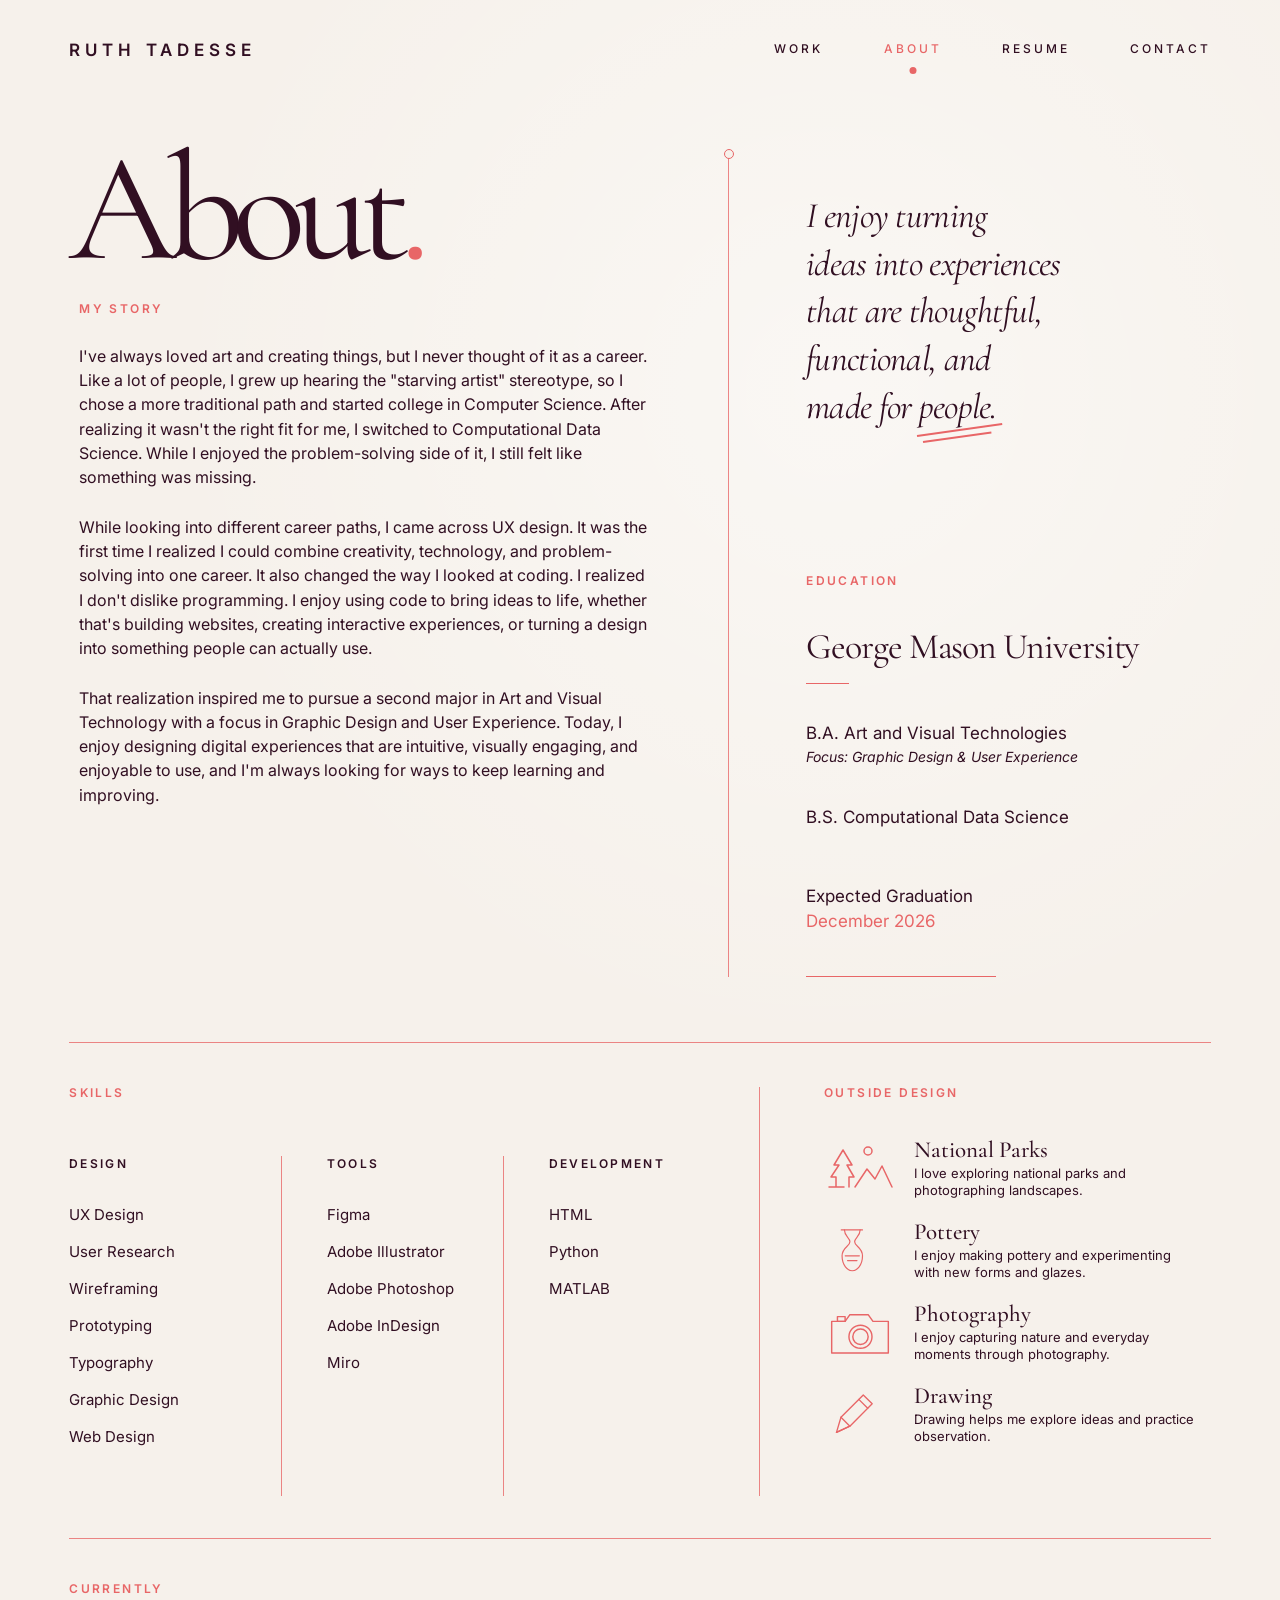
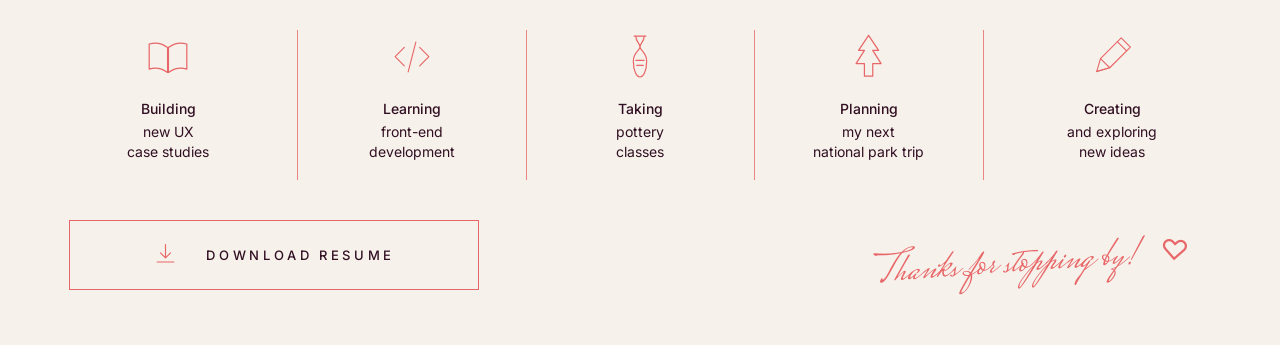
==== about.html @ 2f2b2659 "Initial portfolio upload" ====
<!DOCTYPE html>
<html lang="en">
<head>
  <meta charset="UTF-8">

  <meta
    name="viewport"
    content="width=device-width, initial-scale=1.0"
  >

  <meta
    name="description"
    content="About Ruth Tadesse, a UX and visual designer combining creativity, technology, and thoughtful problem-solving."
  >

  <title>About | Ruth Tadesse</title>

  <link rel="preconnect" href="https://fonts.googleapis.com">
  <link rel="preconnect" href="https://fonts.gstatic.com" crossorigin>

  <link
    href="https://fonts.googleapis.com/css2?family=Cormorant+Garamond:ital,wght@0,400;0,500;1,400;1,500&family=Inter:wght@400;500;600&family=Mrs+Saint+Delafield&display=swap"
    rel="stylesheet"
  >

  <link rel="stylesheet" href="about.css">
</head>

<body>
  <header class="site-header">
    <a href="index.html" class="brand">
      Ruth Tadesse
    </a>

    <button
      class="menu-button"
      type="button"
      aria-label="Open navigation menu"
      aria-expanded="false"
      aria-controls="main-navigation"
    >
      <span></span>
      <span></span>
    </button>

    <nav class="site-nav" id="main-navigation">
      <a href="index.html#work">Work</a>

      <a href="about.html" class="active">
        About
      </a>

      <a href="resume.pdf" target="_blank">
        Resume
      </a>

      <a href="index.html#contact">
        Contact
      </a>
    </nav>
  </header>

  <main>
    <!-- TOP ABOUT SECTION -->
    <section class="about-hero">
      <div class="about-story-column">
        <h1 class="page-title">
          About<span>.</span>
        </h1>

        <div class="story-content">
          <p class="eyebrow">My Story</p>

          <div class="story-copy">
            <p>
              I've always loved art and creating things, but I never
              thought of it as a career. Like a lot of people, I grew
              up hearing the "starving artist" stereotype, so I chose
              a more traditional path and started college in Computer
              Science. After realizing it wasn't the right fit for me,
              I switched to Computational Data Science. While I enjoyed
              the problem-solving side of it, I still felt like
              something was missing.
            </p>

            <p>
              While looking into different career paths, I came across
              UX design. It was the first time I realized I could
              combine creativity, technology, and problem-solving into
              one career. It also changed the way I looked at coding.
              I realized I don't dislike programming. I enjoy using
              code to bring ideas to life, whether that's building
              websites, creating interactive experiences, or turning
              a design into something people can actually use.
            </p>

            <p>
              That realization inspired me to pursue a second major in
              Art and Visual Technology with a focus in Graphic Design
              and User Experience. Today, I enjoy designing digital
              experiences that are intuitive, visually engaging, and
              enjoyable to use, and I'm always looking for ways to keep
              learning and improving.
            </p>
          </div>
        </div>
      </div>

      <div class="vertical-divider" aria-hidden="true">
        <span class="divider-circle"></span>
      </div>

      <div class="about-details-column">
        <blockquote class="about-quote">
          I enjoy turning<br>
          ideas into experiences<br>
          that are thoughtful,<br>
          functional, and<br>
          made for
          <span class="quote-emphasis">people.</span>
        </blockquote>

        <div class="education-block">
          <p class="eyebrow">Education</p>

          <h2>George Mason University</h2>

          <span class="small-accent-line"></span>

          <div class="degree">
            <p>B.A. Art and Visual Technologies</p>
            <span>Focus: Graphic Design &amp; User Experience</span>
          </div>

          <div class="degree">
            <p>B.S. Computational Data Science</p>
          </div>

          <div class="graduation">
            <p>Expected Graduation</p>
            <span>December 2026</span>
          </div>

          <span class="education-bottom-line"></span>
        </div>
      </div>
    </section>

    <!-- SKILLS AND INTERESTS -->
    <section class="skills-interests-section">
      <div class="skills-area">
        <p class="eyebrow">Skills</p>

        <div class="skills-grid">
          <div class="skill-group">
            <h3>Design</h3>

            <ul>
              <li>UX Design</li>
              <li>User Research</li>
              <li>Wireframing</li>
              <li>Prototyping</li>
              <li>Typography</li>
              <li>Graphic Design</li>
              <li>Web Design</li>
            </ul>
          </div>

          <div class="skill-group">
            <h3>Tools</h3>

            <ul>
              <li>Figma</li>
              <li>Adobe Illustrator</li>
              <li>Adobe Photoshop</li>
              <li>Adobe InDesign</li>
              <li>Miro</li>
            </ul>
          </div>

          <div class="skill-group">
            <h3>Development</h3>

            <ul>
              <li>HTML</li>
              <li>Python</li>
              <li>MATLAB</li>
            </ul>
          </div>
        </div>
      </div>

      <div class="outside-design-area">
        <p class="eyebrow">Outside Design</p>

        <div class="interest-list">
          <article class="interest-item">
            <div class="interest-icon" aria-hidden="true">
              <svg viewBox="0 0 70 55">
                <path d="M5 45h15M12 45V35H7l8-12h-5l9-15 9 15h-5l7 12h-5v10" />
                <path d="M31 45 43 27l8 10 7-13 10 21" />
                <circle cx="44" cy="9" r="4" />
              </svg>
            </div>

            <div>
              <h3>National Parks</h3>
              <p>
                I love exploring national parks and photographing
                landscapes.
              </p>
            </div>
          </article>

          <article class="interest-item">
            <div class="interest-icon pottery-icon" aria-hidden="true">
              <svg viewBox="0 0 70 65">
                <path d="M22 5h27" />
                <path d="M26 5c0 8 7 10 7 15 0 6-10 7-10 18 0 12 7 19 13 19s13-7 13-19c0-11-10-12-10-18 0-5 7-7 7-15" />
                <path d="M27 38h18M30 44h12" />
              </svg>
            </div>

            <div>
              <h3>Pottery</h3>
              <p>
                I enjoy making pottery and experimenting with new
                forms and glazes.
              </p>
            </div>
          </article>

          <article class="interest-item">
            <div class="interest-icon camera-icon" aria-hidden="true">
              <svg viewBox="0 0 75 55">
                <path d="M8 15h14l5-7h19l5 7h16v33H8z" />
                <circle cx="38" cy="31" r="12" />
                <circle cx="38" cy="31" r="8" />
                <path d="M14 10h8v5h-8z" />
              </svg>
            </div>

            <div>
              <h3>Photography</h3>
              <p>
                I enjoy capturing nature and everyday moments through
                photography.
              </p>
            </div>
          </article>

          <article class="interest-item">
            <div class="interest-icon pencil-icon" aria-hidden="true">
              <svg viewBox="0 0 65 65">
                <path d="m14 52 5-17 25-25 10 10-25 25z" />
                <path d="m19 35 10 10M39 15l10 10M14 52l15-7" />
              </svg>
            </div>

            <div>
              <h3>Drawing</h3>
              <p>
                Drawing helps me explore ideas and practice
                observation.
              </p>
            </div>
          </article>
        </div>
      </div>
    </section>

    <!-- CURRENTLY SECTION -->
    <section class="currently-section">
      <p class="eyebrow">Currently</p>

      <div class="currently-grid">
        <article class="currently-item">
          <div class="currently-icon" aria-hidden="true">
            <svg viewBox="0 0 55 55">
              <path d="M5 12c9-3 15-1 22 4v30c-7-5-13-7-22-4z" />
              <path d="M50 12c-9-3-15-1-22 4v30c7-5 13-7 22-4z" />
              <path d="M28 16v30" />
            </svg>
          </div>

          <p>
            <strong>Building</strong>
            new UX<br>
            case studies
          </p>
        </article>

        <article class="currently-item">
          <div class="currently-icon" aria-hidden="true">
            <svg viewBox="0 0 60 55">
              <path d="m20 15-12 12 12 12M40 15l12 12-12 12M35 8 25 47" />
            </svg>
          </div>

          <p>
            <strong>Learning</strong>
            front-end<br>
            development
          </p>
        </article>

        <article class="currently-item">
          <div class="currently-icon" aria-hidden="true">
            <svg viewBox="0 0 50 60">
              <path d="M18 5h14M20 5c0 7 5 8 5 13 0 4-8 6-8 17 0 12 4 19 8 19s8-7 8-19c0-11-8-13-8-17 0-5 5-6 5-13" />
              <path d="M20 34h10M21 40h8" />
            </svg>
          </div>

          <p>
            <strong>Taking</strong>
            pottery<br>
            classes
          </p>
        </article>

        <article class="currently-item">
          <div class="currently-icon" aria-hidden="true">
            <svg viewBox="0 0 55 60">
              <path d="M27 4 15 22h7L12 38h10v15h10V38h10L32 22h7z" />
            </svg>
          </div>

          <p>
            <strong>Planning</strong>
            my next<br>
            national park trip
          </p>
        </article>

        <article class="currently-item">
          <div class="currently-icon" aria-hidden="true">
            <svg viewBox="0 0 60 60">
              <path d="m10 49 5-17L42 5l12 12-27 27z" />
              <path d="m15 32 12 12M37 10l12 12M10 49l17-5" />
            </svg>
          </div>

          <p>
            <strong>Creating</strong>
            and exploring<br>
            new ideas
          </p>
        </article>
      </div>

      <div class="bottom-row">
        <a
          class="resume-button"
          href="resume.pdf"
          target="_blank"
          rel="noopener noreferrer"
        >
          <svg viewBox="0 0 30 30" aria-hidden="true">
            <path d="M15 3v15M9 13l6 6 6-6M5 24h20" />
          </svg>

          <span>Download Resume</span>
        </a>

        <p class="closing-note">
          Thanks for stopping by!
          <span>♡</span>
        </p>
      </div>
    </section>
  </main>

  <script>
    const menuButton = document.querySelector(".menu-button");
    const navigation = document.querySelector(".site-nav");

    menuButton.addEventListener("click", () => {
      const menuIsOpen = navigation.classList.toggle("open");

      menuButton.setAttribute(
        "aria-expanded",
        menuIsOpen.toString()
      );

      document.body.classList.toggle("menu-open", menuIsOpen);
    });

    navigation.querySelectorAll("a").forEach((link) => {
      link.addEventListener("click", () => {
        navigation.classList.remove("open");
        document.body.classList.remove("menu-open");
        menuButton.setAttribute("aria-expanded", "false");
      });
    });
  </script>
</body>
</html>
---- about.css ----
:root {
  --background: #f6f1eb;
  --text: #310f22;
  --accent: #e86667;
  --line: rgba(232, 102, 103, 0.78);

  --serif: "Cormorant Garamond", Georgia, serif;
  --sans: "Inter", Arial, sans-serif;
  --script: "Mrs Saint Delafield", cursive;

  --page-padding: clamp(32px, 5.4vw, 82px);
  --content-width: 1440px;
}

/* ---------- RESET ---------- */

*,
*::before,
*::after {
  box-sizing: border-box;
}

html {
  scroll-behavior: smooth;
}

body {
  margin: 0;
  min-width: 320px;
  background:
    radial-gradient(
      circle at 65% 20%,
      rgba(255, 255, 255, 0.45),
      transparent 38%
    ),
    var(--background);
  color: var(--text);
  font-family: var(--sans);
  -webkit-font-smoothing: antialiased;
}

body.menu-open {
  overflow: hidden;
}

a {
  color: inherit;
  text-decoration: none;
}

button,
input,
textarea {
  font: inherit;
}

svg {
  display: block;
}

/* ---------- HEADER ---------- */

.site-header {
  width: min(
    calc(100% - (var(--page-padding) * 2)),
    var(--content-width)
  );
  height: 100px;
  margin: 0 auto;
  display: flex;
  align-items: center;
  justify-content: space-between;
}

.brand {
  font-size: 17px;
  font-weight: 600;
  letter-spacing: 0.3em;
  text-transform: uppercase;
}

.site-nav {
  display: flex;
  align-items: center;
  gap: clamp(38px, 4.7vw, 72px);
}

.site-nav a {
  position: relative;
  padding: 15px 0 18px;
  font-size: 12px;
  font-weight: 500;
  letter-spacing: 0.25em;
  text-transform: uppercase;
  transition:
    color 180ms ease,
    transform 180ms ease;
}

.site-nav a:hover {
  color: var(--accent);
  transform: translateY(-1px);
}

.site-nav a.active {
  color: var(--accent);
}

.site-nav a.active::after {
  content: "";
  position: absolute;
  left: 50%;
  bottom: 0;
  width: 7px;
  height: 7px;
  border-radius: 50%;
  background: var(--accent);
  transform: translateX(-50%);
}

.menu-button {
  display: none;
  width: 42px;
  height: 42px;
  padding: 0;
  border: 0;
  background: transparent;
  cursor: pointer;
}

.menu-button span {
  display: block;
  width: 27px;
  height: 1px;
  margin: 7px auto;
  background: var(--text);
}

/* ---------- SHARED TYPOGRAPHY ---------- */

.eyebrow {
  margin: 0;
  color: var(--accent);
  font-size: 12px;
  font-weight: 600;
  letter-spacing: 0.2em;
  line-height: 1;
  text-transform: uppercase;
}

.page-title {
  margin: 0 0 33px;
  font-family: var(--serif);
  font-size: clamp(110px, 12vw, 174px);
  font-weight: 400;
  letter-spacing: -0.075em;
  line-height: 0.78;
}

.page-title span {
  color: var(--accent);
}

/* ---------- ABOUT HERO ---------- */

.about-hero {
  position: relative;
  width: min(
    calc(100% - (var(--page-padding) * 2)),
    var(--content-width)
  );
  margin: 50px auto 65px;
  display: grid;
  grid-template-columns:
    minmax(0, 1.18fr)
    1px
    minmax(340px, 0.82fr);
  column-gap: clamp(58px, 6vw, 98px);
}

.about-story-column {
  min-width: 0;
}

.story-content {
  padding-left: 10px;
}

.story-copy {
  max-width: 650px;
  margin-top: 29px;
}

.story-copy p {
  margin: 0 0 25px;
  font-size: clamp(15px, 1.25vw, 18px);
  line-height: 1.52;
}

.story-copy p:last-child {
  margin-bottom: 0;
}

.vertical-divider {
  position: relative;
  align-self: stretch;
  min-height: 100%;
  background: var(--line);
}

.divider-circle {
  position: absolute;
  top: 4px;
  left: 50%;
  width: 10px;
  height: 10px;
  border: 1.5px solid var(--accent);
  border-radius: 50%;
  background: var(--background);
  transform: translate(-50%, -50%);
}

.about-details-column {
  padding-top: 42px;
}

.about-quote {
  max-width: 450px;
  margin: 0 0 145px;
  font-family: var(--serif);
  font-size: clamp(29px, 2.8vw, 43px);
  font-style: italic;
  font-weight: 400;
  letter-spacing: -0.02em;
  line-height: 1.33;
}

.quote-emphasis {
  position: relative;
  display: inline-block;
}


.quote-emphasis::before,
.quote-emphasis::after {
  content: "";
  position: absolute;
  left: -2px;
  height: 1.5px;
  background: var(--accent);
  transform: rotate(-8deg);
  transform-origin: left center;
}

.quote-emphasis::before {
  bottom: -6px;
  width: 110%;
}

.quote-emphasis::after {
  bottom: -12px;
  left: 4px;
  width: 88%;
}

.education-block {
  max-width: 480px;
}

.education-block h2 {
  margin: 42px 0 18px;
  font-family: var(--serif);
  font-size: clamp(31px, 2.8vw, 43px);
  font-weight: 400;
  letter-spacing: -0.03em;
  line-height: 1;
}

.small-accent-line {
  display: block;
  width: 43px;
  height: 1px;
  margin: 0 0 38px;
  background: var(--accent);
}

.degree {
  margin-bottom: 39px;
}

.degree p,
.graduation p {
  margin: 0;
  font-size: 17px;
  line-height: 1.4;
}

.degree span {
  display: block;
  font-size: 14px;
  font-style: italic;
  line-height: 1.5;
}

.graduation {
  margin-top: 55px;
}

.graduation span {
  display: block;
  margin-top: 2px;
  color: var(--accent);
  font-size: 17px;
}

.education-bottom-line {
  display: block;
  width: 190px;
  height: 1px;
  margin-top: 45px;
  background: var(--accent);
}

/* ---------- SKILLS AND INTERESTS ---------- */

.skills-interests-section {
  width: min(
    calc(100% - (var(--page-padding) * 2)),
    var(--content-width)
  );
  margin: 0 auto;
  padding: 44px 0 42px;
  border-top: 1px solid var(--line);
  border-bottom: 1px solid var(--line);
  display: grid;
  grid-template-columns: minmax(0, 1.45fr) minmax(350px, 0.95fr);
}

.skills-area {
  padding-right: clamp(45px, 5vw, 75px);
}

.skills-grid {
  display: grid;
  grid-template-columns: 1.05fr 1.1fr 0.9fr;
  margin-top: 57px;
}

.skill-group {
  min-height: 340px;
  padding-right: 30px;
}

.skill-group + .skill-group {
  padding-left: 45px;
  border-left: 1px solid var(--line);
}

.skill-group h3 {
  margin: 0 0 35px;
  font-size: 12px;
  font-weight: 600;
  letter-spacing: 0.19em;
  text-transform: uppercase;
}

.skill-group ul {
  margin: 0;
  padding: 0;
  list-style: none;
}

.skill-group li {
  margin-bottom: 19px;
  font-size: 15px;
  line-height: 1.2;
}

.outside-design-area {
  padding-left: clamp(45px, 5vw, 76px);
  border-left: 1px solid var(--line);
}

.interest-list {
  margin-top: 40px;
}

.interest-item {
  display: grid;
  grid-template-columns: 90px minmax(0, 1fr);
  align-items: center;
  margin-bottom: 21px;
}

.interest-item:last-child {
  margin-bottom: 0;
}

.interest-icon {
  display: flex;
  align-items: center;
  justify-content: flex-start;
  width: 78px;
  height: 58px;
}

.interest-icon svg {
  width: 70px;
  max-height: 58px;
  overflow: visible;
  fill: none;
  stroke: var(--accent);
  stroke-width: 1.5;
  stroke-linecap: round;
  stroke-linejoin: round;
}

.pottery-icon svg {
  width: 55px;
}

.camera-icon svg {
  width: 72px;
}

.pencil-icon svg {
  width: 58px;
}

.interest-item h3 {
  margin: 0 0 3px;
  font-family: var(--serif);
  font-size: 23px;
  font-weight: 500;
  line-height: 1;
}

.interest-item p {
  max-width: 285px;
  margin: 0;
  font-size: 13px;
  line-height: 1.35;
}

/* ---------- CURRENTLY ---------- */

.currently-section {
  width: min(
    calc(100% - (var(--page-padding) * 2)),
    var(--content-width)
  );
  margin: 0 auto;
  padding: 44px 0 55px;
}

.currently-grid {
  display: grid;
  grid-template-columns: repeat(5, 1fr);
  margin-top: 35px;
}

.currently-item {
  min-height: 150px;
  padding: 0 30px;
  text-align: center;
}

.currently-item:first-child {
  padding-left: 0;
}

.currently-item:last-child {
  padding-right: 0;
}

.currently-item + .currently-item {
  border-left: 1px solid var(--line);
}

.currently-icon {
  display: flex;
  align-items: center;
  justify-content: center;
  height: 55px;
  margin-bottom: 14px;
}

.currently-icon svg {
  width: 46px;
  height: 50px;
  fill: none;
  stroke: var(--accent);
  stroke-width: 1.45;
  stroke-linecap: round;
  stroke-linejoin: round;
}

.currently-item p {
  margin: 0;
  font-size: 14px;
  line-height: 1.45;
}

.currently-item strong {
  display: block;
  margin-bottom: 3px;
  font-weight: 500;
}

.bottom-row {
  display: flex;
  align-items: flex-end;
  justify-content: space-between;
  gap: 40px;
  margin-top: 40px;
}

.resume-button {
  display: inline-flex;
  align-items: center;
  justify-content: center;
  gap: 28px;
  min-width: 410px;
  height: 70px;
  padding: 0 34px;
  border: 1px solid var(--accent);
  background: transparent;
  font-size: 13px;
  font-weight: 500;
  letter-spacing: 0.28em;
  text-transform: uppercase;
  transition:
    background-color 180ms ease,
    color 180ms ease,
    transform 180ms ease;
}

.resume-button svg {
  width: 25px;
  height: 25px;
  fill: none;
  stroke: var(--accent);
  stroke-width: 1.4;
  stroke-linecap: round;
  stroke-linejoin: round;
  transition: stroke 180ms ease;
}

.resume-button:hover {
  color: var(--background);
  background: var(--accent);
  transform: translateY(-2px);
}

.resume-button:hover svg {
  stroke: var(--background);
}

.closing-note {
  margin: 0 22px 4px 0;
  color: var(--accent);
  font-family: var(--script);
  font-size: clamp(34px, 3.3vw, 49px);
  line-height: 1;
  transform: rotate(-4deg);
}

.closing-note span {
  display: inline-block;
  margin-left: 14px;
  font-family: var(--sans);
  font-size: 28px;
  transform: rotate(8deg);
}

/* ---------- LARGE DESKTOP ---------- */

@media (min-width: 1600px) {
  .site-header,
  .about-hero,
  .skills-interests-section,
  .currently-section {
    max-width: 1450px;
  }

  .about-hero {
    margin-top: 65px;
  }
}

/* ---------- TABLET ---------- */

@media (max-width: 1050px) {
  .about-hero {
    grid-template-columns: minmax(0, 1.1fr) 1px minmax(300px, 0.9fr);
    column-gap: 45px;
  }

  .about-quote {
    margin-bottom: 105px;
  }

  .skills-interests-section {
    grid-template-columns: 1fr;
  }

  .skills-area {
    padding-right: 0;
  }

  .outside-design-area {
    margin-top: 45px;
    padding: 45px 0 0;
    border-top: 1px solid var(--line);
    border-left: 0;
  }

  .interest-list {
    display: grid;
    grid-template-columns: repeat(2, minmax(0, 1fr));
    gap: 25px 50px;
  }

  .interest-item {
    margin: 0;
  }

  .currently-item {
    padding-inline: 20px;
  }

  .resume-button {
    min-width: 340px;
  }
}

/* ---------- MOBILE NAVIGATION ---------- */

@media (max-width: 760px) {
  :root {
    --page-padding: 24px;
  }

  .site-header {
    height: 82px;
  }

  .brand {
    font-size: 14px;
  }

  .menu-button {
    z-index: 101;
    display: block;
  }

  .site-nav {
    position: fixed;
    z-index: 100;
    inset: 0;
    display: flex;
    flex-direction: column;
    align-items: flex-start;
    justify-content: center;
    gap: 20px;
    padding: 90px 35px;
    background: var(--background);
    visibility: hidden;
    opacity: 0;
    transform: translateY(-15px);
    transition:
      opacity 200ms ease,
      transform 200ms ease,
      visibility 200ms ease;
  }

  .site-nav.open {
    visibility: visible;
    opacity: 1;
    transform: translateY(0);
  }

  .site-nav a {
    font-family: var(--serif);
    font-size: 55px;
    font-weight: 400;
    letter-spacing: -0.03em;
    text-transform: none;
  }

  .site-nav a.active::after {
    display: none;
  }

  .about-hero {
    margin-top: 50px;
    grid-template-columns: 1fr;
  }

  .page-title {
    margin-bottom: 45px;
    font-size: clamp(90px, 27vw, 130px);
  }

  .story-content {
    padding-left: 0;
  }

  .story-copy {
    max-width: none;
  }

  .story-copy p {
    font-size: 15px;
    line-height: 1.6;
  }

  .vertical-divider {
    display: none;
  }

  .about-details-column {
    margin-top: 75px;
    padding-top: 50px;
    border-top: 1px solid var(--line);
  }

  .about-quote {
    max-width: 100%;
    margin-bottom: 90px;
    font-size: clamp(31px, 9vw, 42px);
  }

  .education-block {
    max-width: 100%;
  }

  .education-block h2 {
    font-size: 38px;
  }

  .skills-interests-section {
    padding-top: 40px;
  }

  .skills-grid {
    grid-template-columns: 1fr;
    margin-top: 42px;
  }

  .skill-group {
    min-height: auto;
    padding: 0 0 32px;
  }

  .skill-group + .skill-group {
    margin-top: 30px;
    padding: 32px 0 0;
    border-top: 1px solid var(--line);
    border-left: 0;
  }

  .skill-group h3 {
    margin-bottom: 25px;
  }

  .skill-group ul {
    display: grid;
    grid-template-columns: repeat(2, minmax(0, 1fr));
    column-gap: 20px;
  }

  .outside-design-area {
    margin-top: 45px;
  }

  .interest-list {
    grid-template-columns: 1fr;
    gap: 28px;
  }

  .interest-item {
    grid-template-columns: 75px 1fr;
  }

  .currently-grid {
    grid-template-columns: repeat(2, minmax(0, 1fr));
    gap: 0;
  }

  .currently-item {
    min-height: 175px;
    padding: 25px 15px;
    border-bottom: 1px solid var(--line);
  }

  .currently-item:first-child {
    padding-left: 15px;
  }

  .currently-item:last-child {
    grid-column: 1 / -1;
    padding-right: 15px;
    border-bottom: 0;
  }

  .currently-item:nth-child(odd) {
    border-left: 0;
  }

  .currently-item:nth-child(even) {
    border-left: 1px solid var(--line);
  }

  .currently-item:last-child {
    border-left: 0;
  }

  .bottom-row {
    flex-direction: column;
    align-items: stretch;
    margin-top: 45px;
  }

  .resume-button {
    width: 100%;
    min-width: 0;
    gap: 18px;
    padding-inline: 20px;
    font-size: 11px;
  }

  .closing-note {
    align-self: flex-end;
    margin: 15px 8px 0 0;
    font-size: 38px;
  }
}

/* ---------- SMALL MOBILE ---------- */

@media (max-width: 430px) {
  .page-title {
    font-size: 88px;
  }

  .site-nav a {
    font-size: 48px;
  }

  .skill-group ul {
    grid-template-columns: 1fr;
  }

  .interest-item {
    grid-template-columns: 65px 1fr;
  }

  .interest-icon {
    width: 60px;
  }

  .interest-icon svg {
    width: 56px;
  }

  .interest-item h3 {
    font-size: 21px;
  }

  .currently-item p {
    font-size: 13px;
  }

  .closing-note {
    font-size: 33px;
  }
}
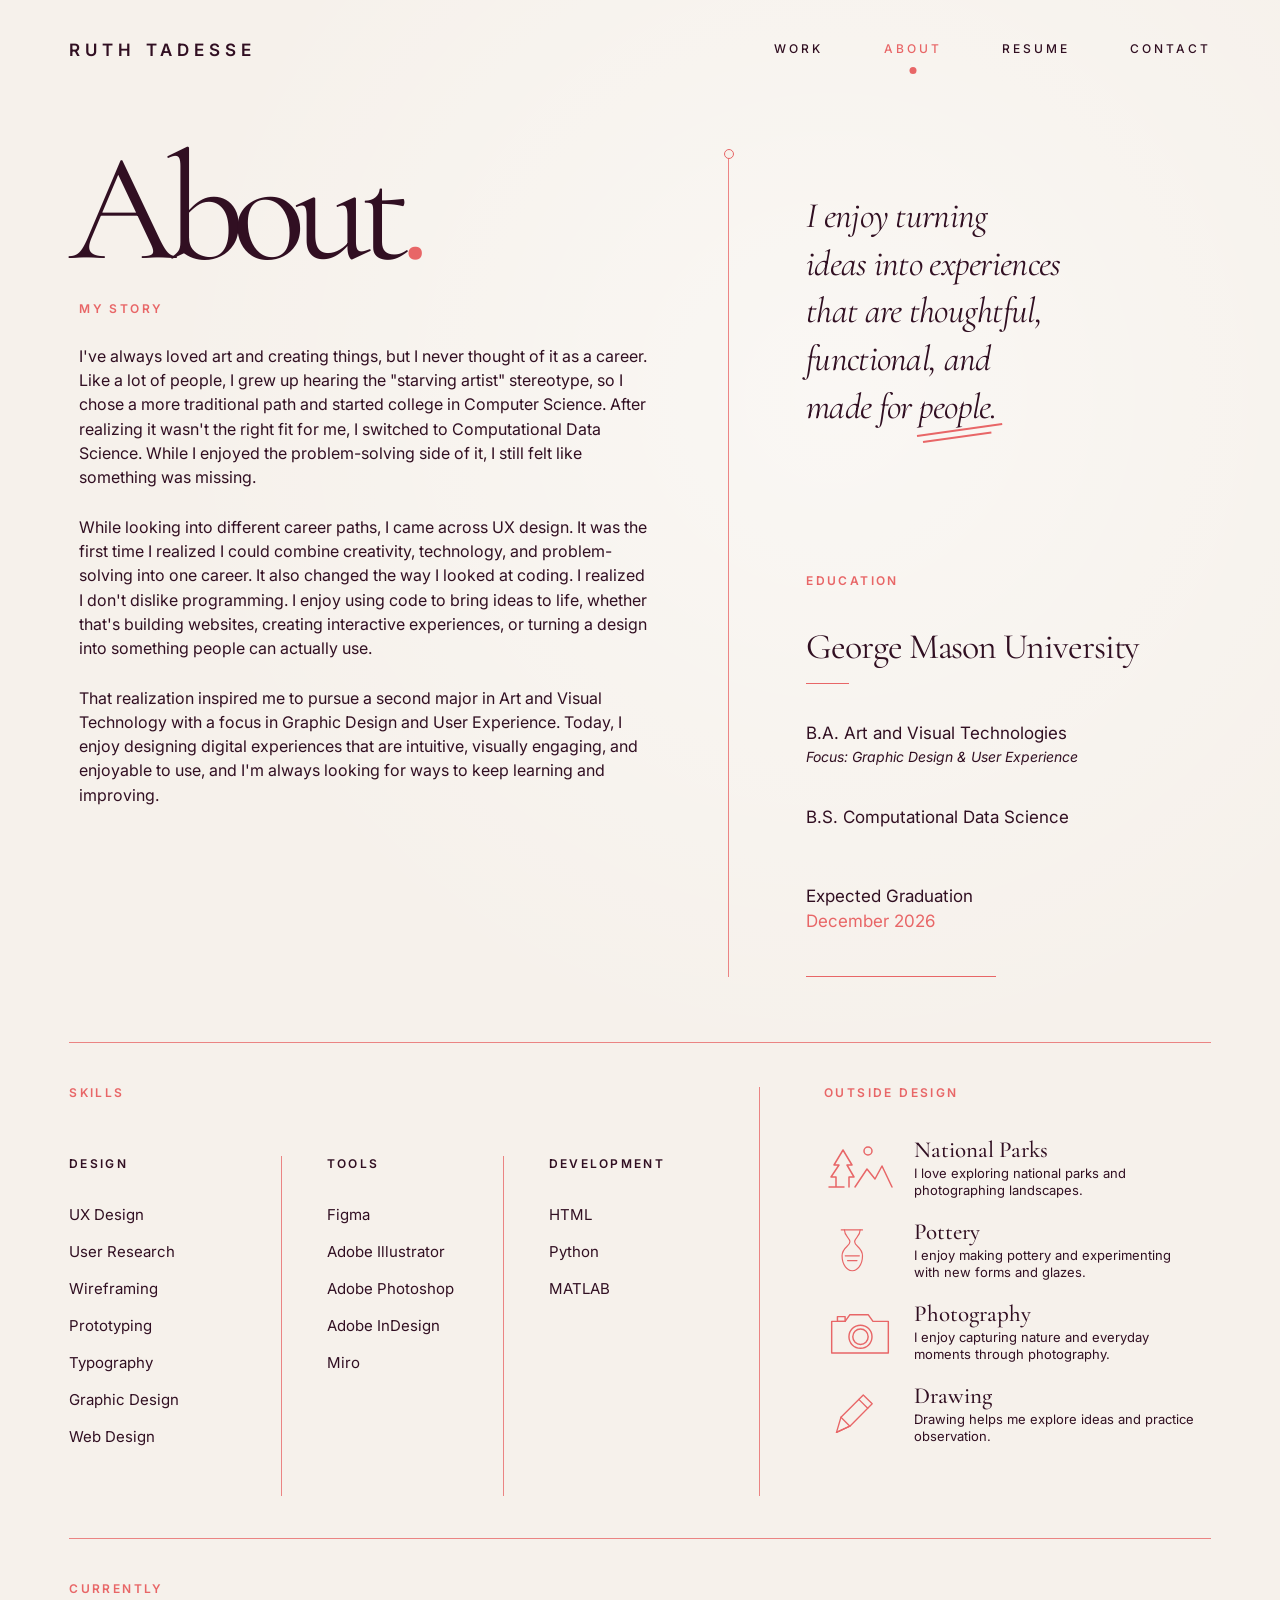
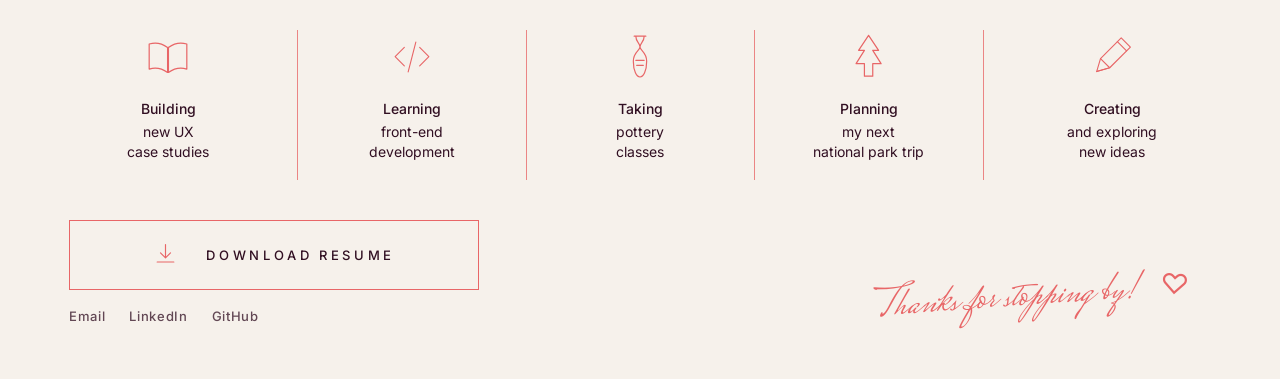
==== commit 2cc21e97: "Update portfolio" ====
--- a/about.html
+++ b/about.html
@@ -350,18 +350,26 @@
       </div>
 
       <div class="bottom-row">
-        <a
-          class="resume-button"
-          href="resume.pdf"
-          target="_blank"
-          rel="noopener noreferrer"
-        >
-          <svg viewBox="0 0 30 30" aria-hidden="true">
-            <path d="M15 3v15M9 13l6 6 6-6M5 24h20" />
-          </svg>
-
-          <span>Download Resume</span>
-        </a>
+        <div class="bottom-actions">
+          <a
+            class="resume-button"
+            href="resume.pdf"
+            target="_blank"
+            rel="noopener noreferrer"
+          >
+            <svg viewBox="0 0 30 30" aria-hidden="true">
+              <path d="M15 3v15M9 13l6 6 6-6M5 24h20" />
+            </svg>
+
+            <span>Download Resume</span>
+          </a>
+
+          <div class="about-contact">
+            <a href="mailto:ruthtad48@gmail.com">Email</a>
+            <a href="https://www.linkedin.com/in/ruth-t-64b31b276" target="_blank" rel="noopener">LinkedIn</a>
+            <a href="https://github.com/Rutad2" target="_blank" rel="noopener">GitHub</a>
+          </div>
+        </div>
 
         <p class="closing-note">
           Thanks for stopping by!
--- a/about.css
+++ b/about.css
@@ -513,6 +513,32 @@
   justify-content: space-between;
   gap: 40px;
   margin-top: 40px;
+}
+
+.bottom-actions {
+  display: flex;
+  flex-direction: column;
+  gap: 18px;
+}
+
+.about-contact {
+  display: flex;
+  flex-wrap: wrap;
+  gap: 24px;
+  font-size: 13px;
+  font-weight: 500;
+  letter-spacing: 0.05em;
+}
+
+.about-contact a {
+  color: var(--text);
+  opacity: 0.75;
+  transition: opacity 180ms ease, color 180ms ease;
+}
+
+.about-contact a:hover {
+  opacity: 1;
+  color: var(--accent);
 }
 
 .resume-button {
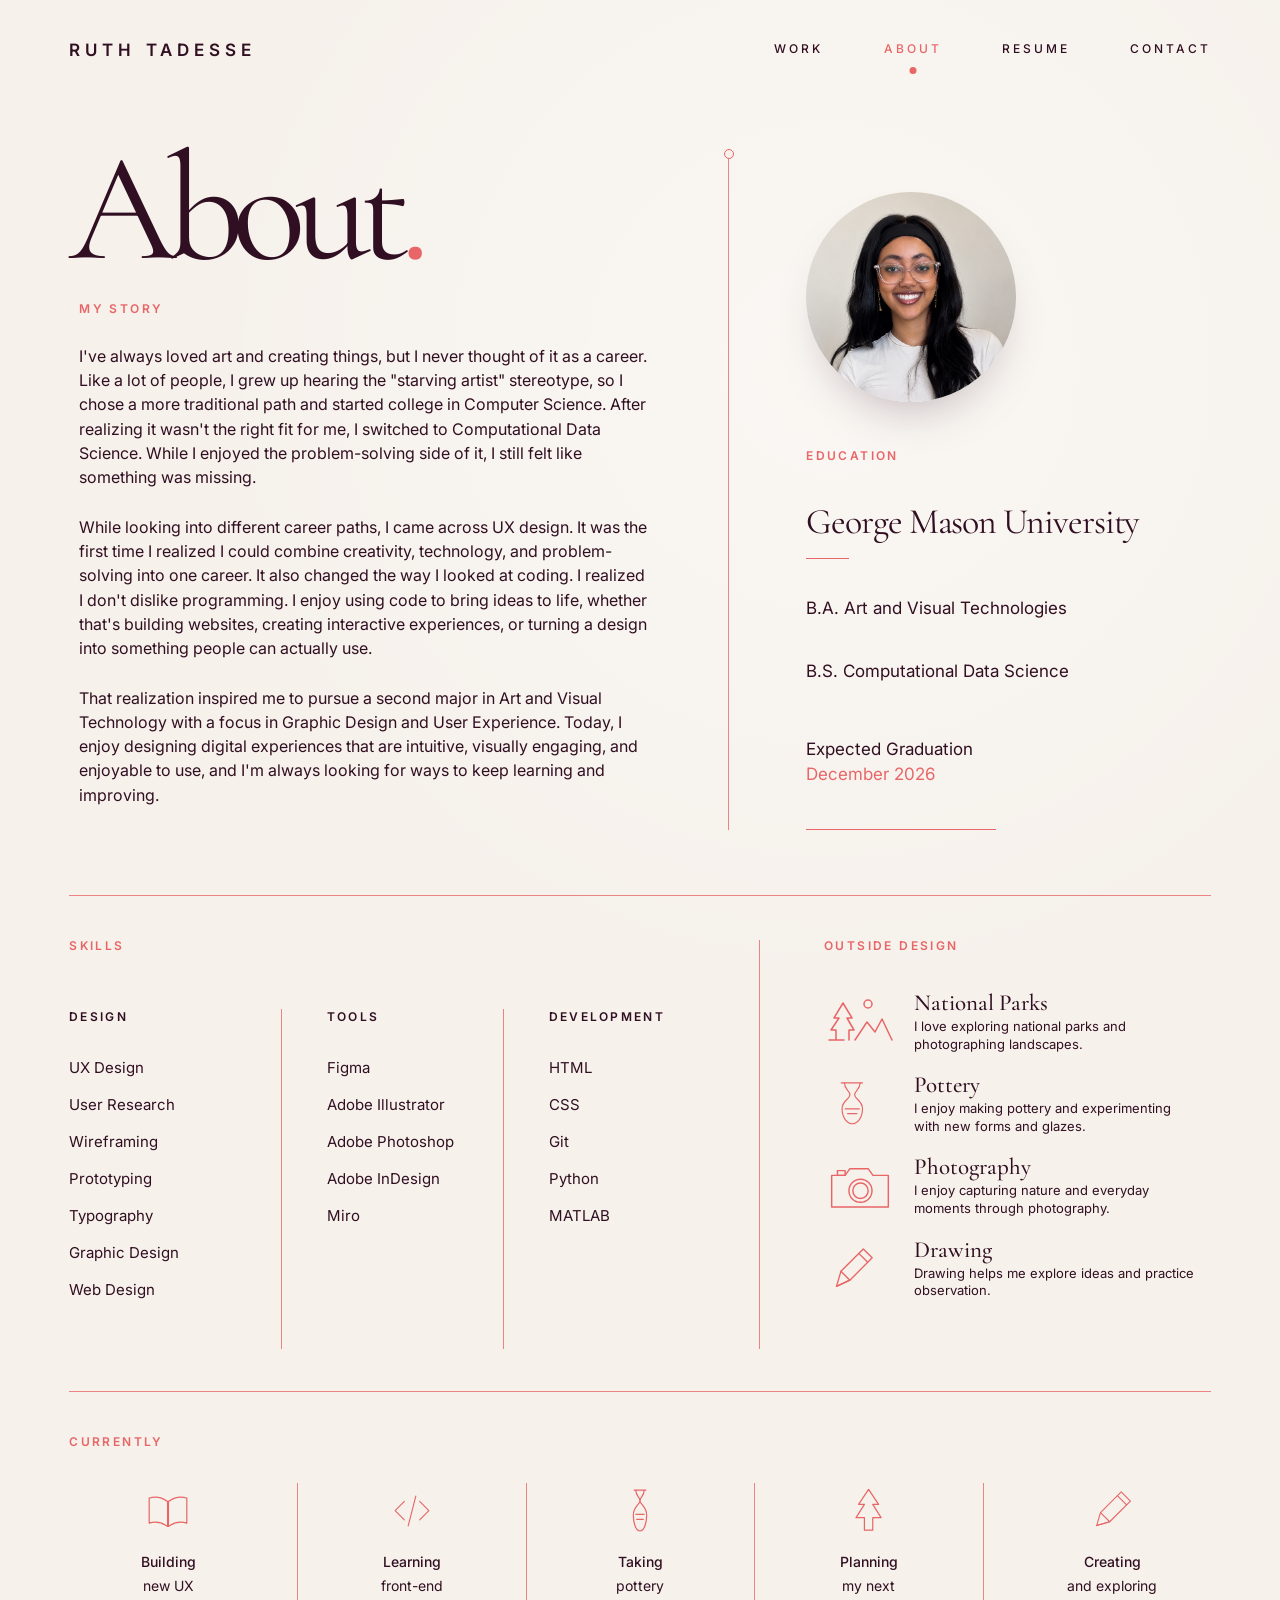
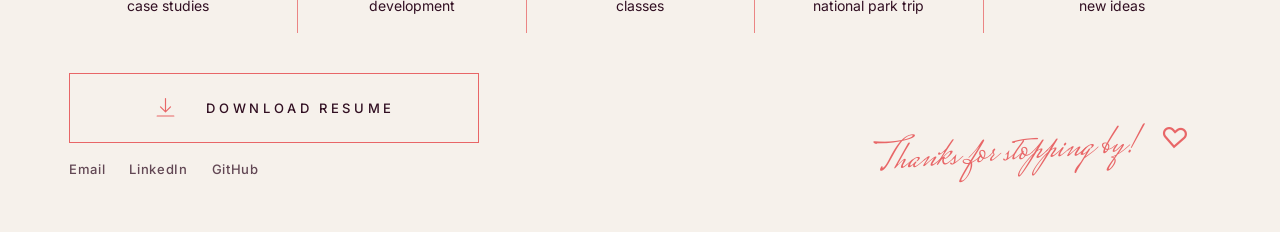
==== commit 1a3f2064: "update" ====
--- a/about.html
+++ b/about.html
@@ -111,14 +111,9 @@
       </div>
 
       <div class="about-details-column">
-        <blockquote class="about-quote">
-          I enjoy turning<br>
-          ideas into experiences<br>
-          that are thoughtful,<br>
-          functional, and<br>
-          made for
-          <span class="quote-emphasis">people.</span>
-        </blockquote>
+        <div class="about-photo">
+          <img src="images/mepic.png" alt="Portrait of Ruth Tadesse">
+        </div>
 
         <div class="education-block">
           <p class="eyebrow">Education</p>
@@ -129,7 +124,6 @@
 
           <div class="degree">
             <p>B.A. Art and Visual Technologies</p>
-            <span>Focus: Graphic Design &amp; User Experience</span>
           </div>
 
           <div class="degree">
@@ -183,6 +177,8 @@
 
             <ul>
               <li>HTML</li>
+              <li>CSS</li>
+              <li>Git</li>
               <li>Python</li>
               <li>MATLAB</li>
             </ul>
--- a/about.css
+++ b/about.css
@@ -224,43 +224,18 @@
   padding-top: 42px;
 }
 
-.about-quote {
-  max-width: 450px;
-  margin: 0 0 145px;
-  font-family: var(--serif);
-  font-size: clamp(29px, 2.8vw, 43px);
-  font-style: italic;
-  font-weight: 400;
-  letter-spacing: -0.02em;
-  line-height: 1.33;
-}
-
-.quote-emphasis {
-  position: relative;
-  display: inline-block;
-}
-
-
-.quote-emphasis::before,
-.quote-emphasis::after {
-  content: "";
-  position: absolute;
-  left: -2px;
-  height: 1.5px;
-  background: var(--accent);
-  transform: rotate(-8deg);
-  transform-origin: left center;
-}
-
-.quote-emphasis::before {
-  bottom: -6px;
-  width: 110%;
-}
-
-.quote-emphasis::after {
-  bottom: -12px;
-  left: 4px;
-  width: 88%;
+.about-photo {
+  width: 210px;
+  margin: 0 0 48px;
+  border-radius: 50%;
+  overflow: hidden;
+  box-shadow: 0 25px 50px -25px rgba(49, 15, 34, 0.35);
+}
+
+.about-photo img {
+  display: block;
+  width: 100%;
+  height: auto;
 }
 
 .education-block {
@@ -622,8 +597,8 @@
     column-gap: 45px;
   }
 
-  .about-quote {
-    margin-bottom: 105px;
+  .about-photo {
+    margin-bottom: 38px;
   }
 
   .skills-interests-section {
@@ -751,10 +726,8 @@
     border-top: 1px solid var(--line);
   }
 
-  .about-quote {
-    max-width: 100%;
-    margin-bottom: 90px;
-    font-size: clamp(31px, 9vw, 42px);
+  .about-photo {
+    margin: 0 auto 40px;
   }
 
   .education-block {
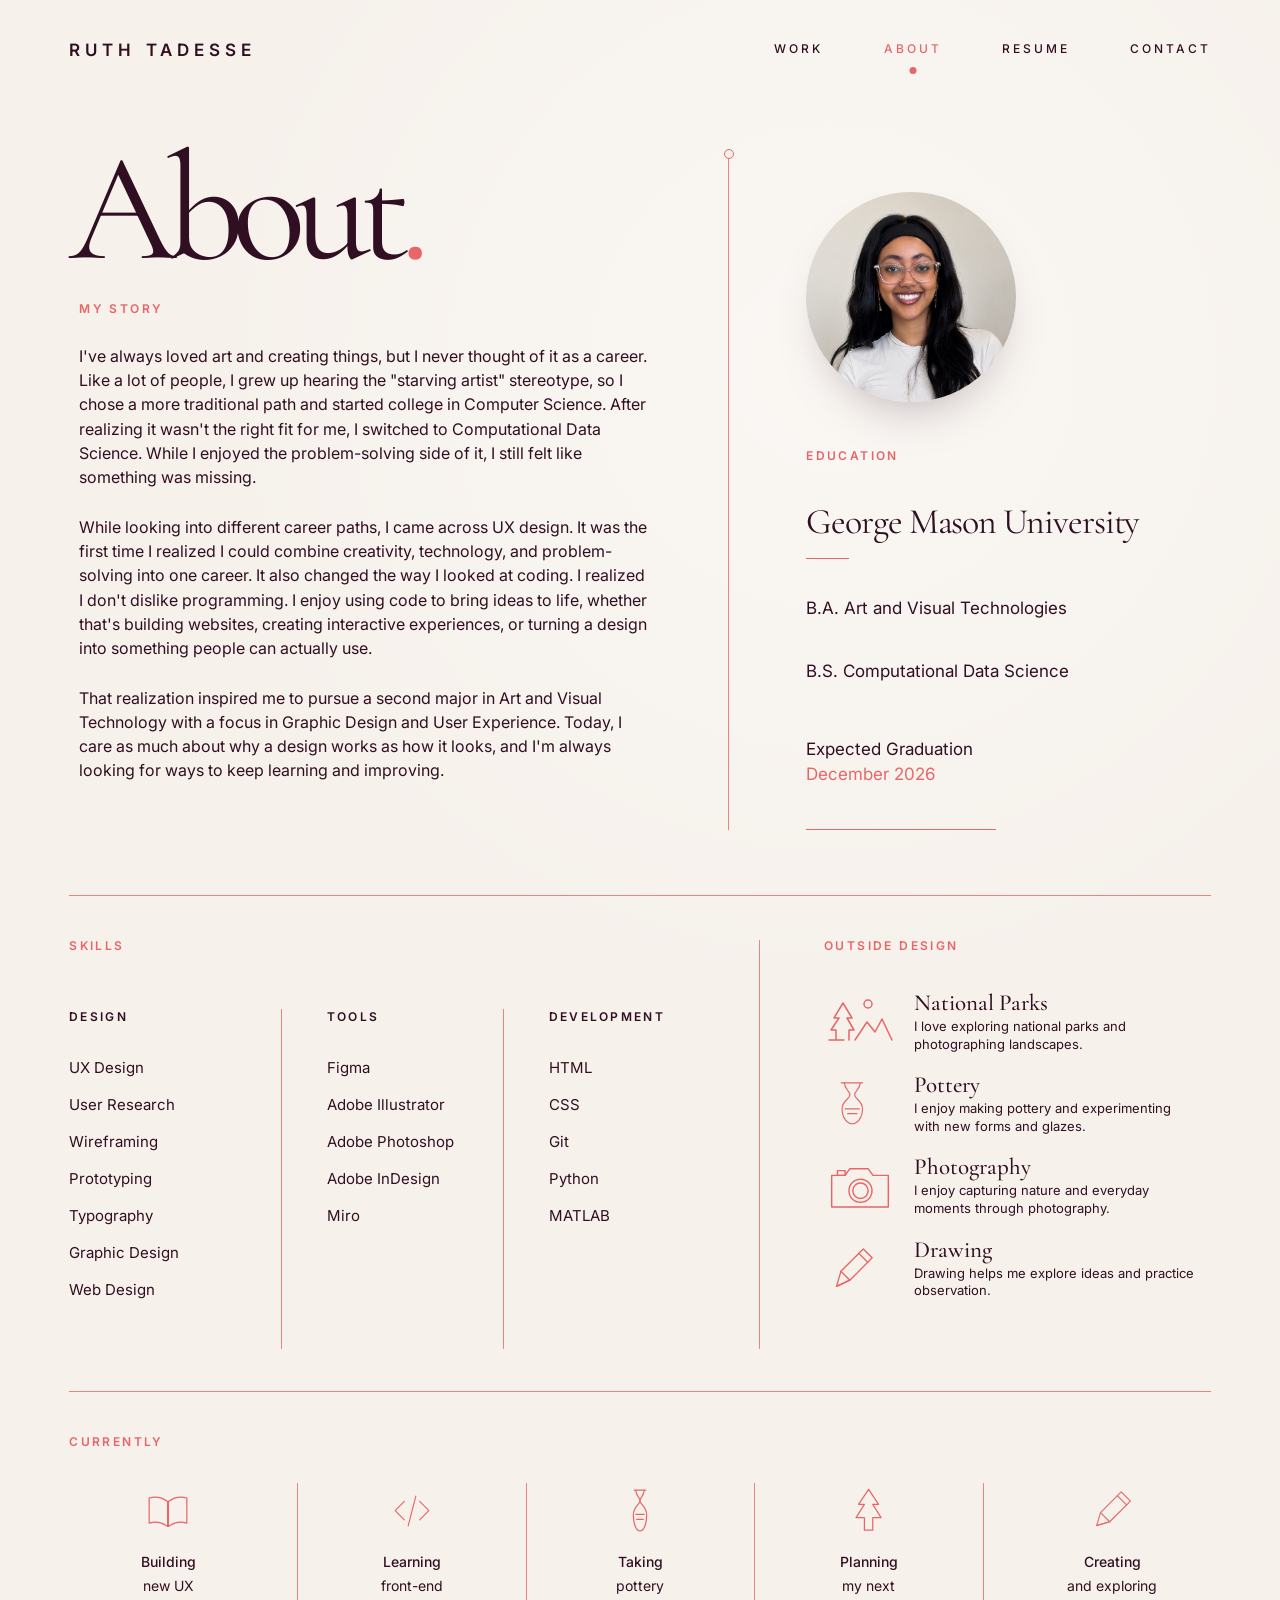
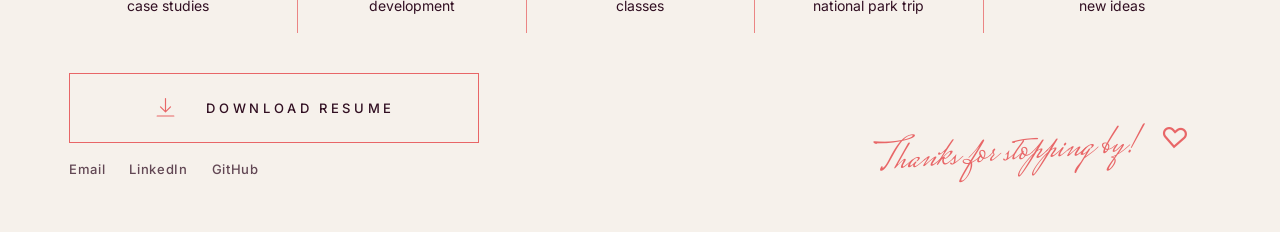
==== commit 8126db02: "fix" ====
--- a/about.html
+++ b/about.html
@@ -10,7 +10,7 @@
 
   <meta
     name="description"
-    content="About Ruth Tadesse, a UX and visual designer combining creativity, technology, and thoughtful problem-solving."
+    content="About Ruth Tadesse, a UX designer with a background in computational data science, building interfaces grounded in real research."
   >
 
   <title>About | Ruth Tadesse</title>
@@ -97,10 +97,9 @@
             <p>
               That realization inspired me to pursue a second major in
               Art and Visual Technology with a focus in Graphic Design
-              and User Experience. Today, I enjoy designing digital
-              experiences that are intuitive, visually engaging, and
-              enjoyable to use, and I'm always looking for ways to keep
-              learning and improving.
+              and User Experience. Today, I care as much about why a
+              design works as how it looks, and I'm always looking for
+              ways to keep learning and improving.
             </p>
           </div>
         </div>
